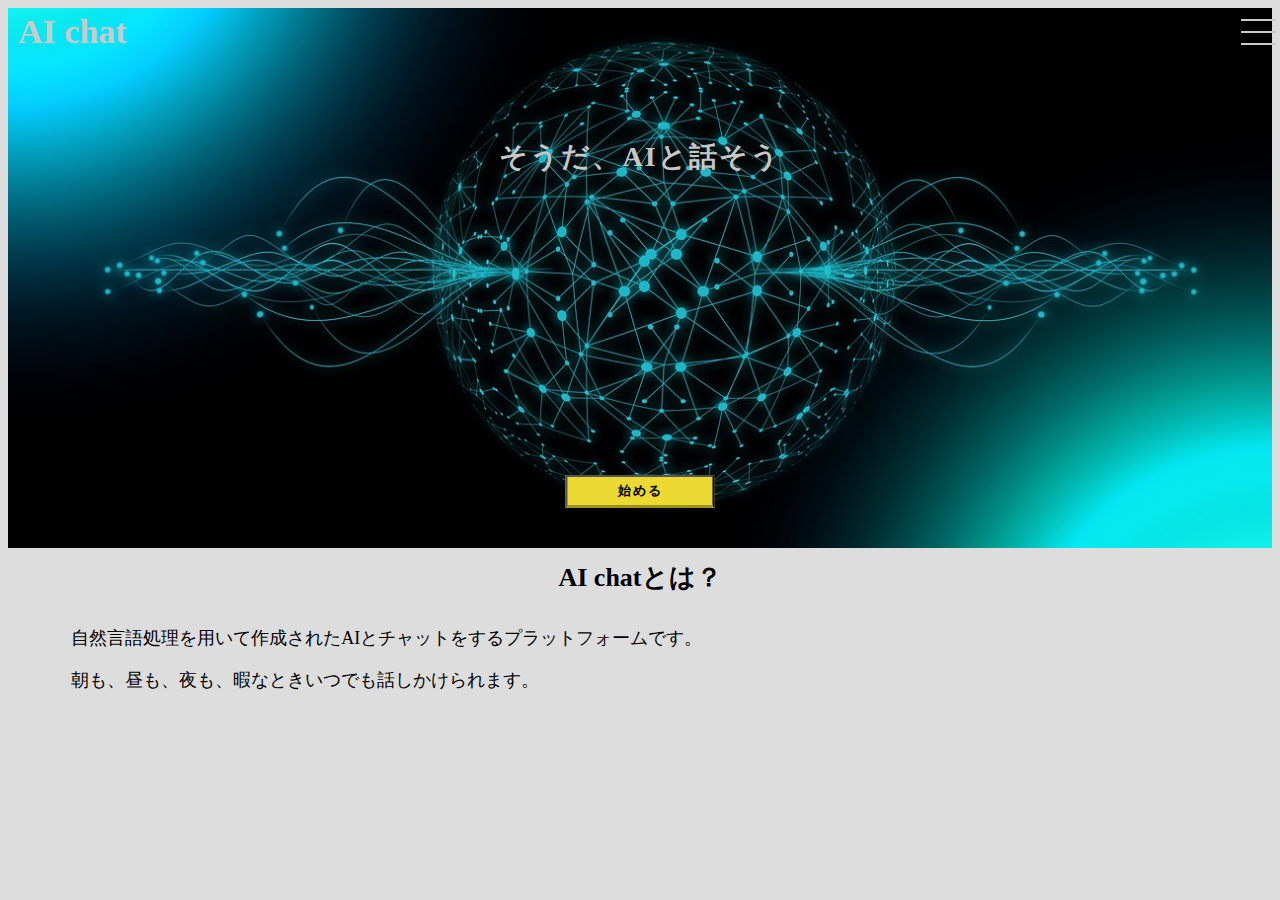
==== index.html @ 97aeace5 "2021/03/29/1" ====
<!DOCTYPE html>
<html lang="ja">
<head>
    <meta charset="UTF-8">
    <meta http-equiv="X-UA-Compatible" content="IE=edge">
    <meta name="viewport" content="width=device-width, initial-scale=1.0">
    <link rel="stylesheet" href="https://stackpath.bootstrapcdn.com/bootstrap/4.2.1/css/bootstrap.min.css" integrity="sha384-GJzZqFGwb1QTTN6wy59ffF1BuGJpLSa9DkKMp0DgiMDm4iYMj70gZWKYbI706tWS" crossorigin="anonymous">
    <link rel="stylesheet" href="./styles/style.css">
    <title>Document</title>
</head>
<body>
    <div class="global-content">
        <div class="header-inner">
            <h1>AI chat</h1>
            <button class="drawer-menu-icon-burger">
                <span></span>
                <span></span>
                <span></span>
            </button>
        </div>

        <div class="mv">
            <img src="./styles/img/mv.jpg" alt="">
            <h2>そうだ、AIと話そう</h2>
            <button class="btn">始める</button>
        </div>

        <div class="about">
            <h3 class="text-title">AI chatとは？</h3>
            <p class="text">自然言語処理を用いて作成されたAIとチャットをするプラットフォームです。</p>
            <p class="text">朝も、昼も、夜も、暇なときいつでも話しかけられます。</p>
        </div>
    </div>
</body>
</html>
---- styles/style.css ----
.drawer-menu-icon-burger {
  background-color: transparent;
  border: none;
  outline: none !important;
  cursor: pointer;
}

.drawer-menu-icon-burger > span {
  margin-top: 10px;
  width: 35px;
  height: 2px;
  display: block;
  background-color: #cacaca;
  -webkit-transition: -webkit-transform 0.7s;
  transition: -webkit-transform 0.7s;
  transition: transform 0.7s;
  transition: transform 0.7s, -webkit-transform 0.7s;
}

.drawer-menu-icon-burger > span:first-child {
  margin: 0;
}

.drawer-menu-icon-burger-open .drawer-meny-icon-burger > span:nth-child(1) {
  -webkit-transform: translateY(12px) rotate(-135deg);
          transform: translateY(12px) rotate(-135deg);
}

.drawer-menu-icon-burger-open .drawer-meny-icon-burger > span:nth-child(2) {
  -webkit-transform: scale(0);
          transform: scale(0);
}

.drawer-menu-icon-burger-open .drawer-meny-icon-burger > span:nth-child(3) {
  -webkit-transform: translateY(-12px) rotate(135deg);
          transform: translateY(-12px) rotate(135deg);
}

.btn {
  border-bottom: solid 3px #9e911a;
  padding: 5px 50px;
  background-color: #ecd932;
  letter-spacing: 2px;
  font-weight: bold;
}

body {
  background-color: #dddddd;
}

body h1,
body h2,
body h3 {
  margin: 0;
}

.content-width, .global-content .about {
  margin: 0 auto;
  width: 90%;
}

.global-content {
  position: relative;
}

.global-content .header-inner {
  padding: 5px 10px;
  width: 100%;
  position: fixed;
  display: -webkit-box;
  display: -ms-flexbox;
  display: flex;
  -webkit-box-pack: justify;
      -ms-flex-pack: justify;
          justify-content: space-between;
  position: absolute;
  background-color: transparent;
}

.global-content .header-inner > h1 {
  color: #cacaca;
  font-size: 34px;
}

.global-content .mv {
  position: relative;
  width: 100%;
  height: 60vh;
}

.global-content .mv > img {
  position: absolute;
  top: 0;
  left: 0;
  width: 100%;
  height: 100%;
  -o-object-fit: cover;
     object-fit: cover;
  -o-object-position: 53%;
     object-position: 53%;
  z-index: -100;
}

.global-content .mv > h2 {
  width: 100%;
  text-align: center;
  position: absolute;
  top: 130px;
  left: 0;
  font-size: 28px;
  letter-spacing: 2px;
  font-weight: bold;
  color: #cacaca;
  opacity: 0.99;
}

.global-content .mv > button {
  position: absolute;
  bottom: 40px;
  left: 50%;
  -webkit-transform: translateX(-50%);
          transform: translateX(-50%);
  z-index: 0;
}

.global-content .text-title {
  line-height: 60px;
  text-align: center;
  font-size: 26px;
  font-weight: bold;
}

.global-content .text {
  font-size: 18px;
}
/*# sourceMappingURL=style.css.map */
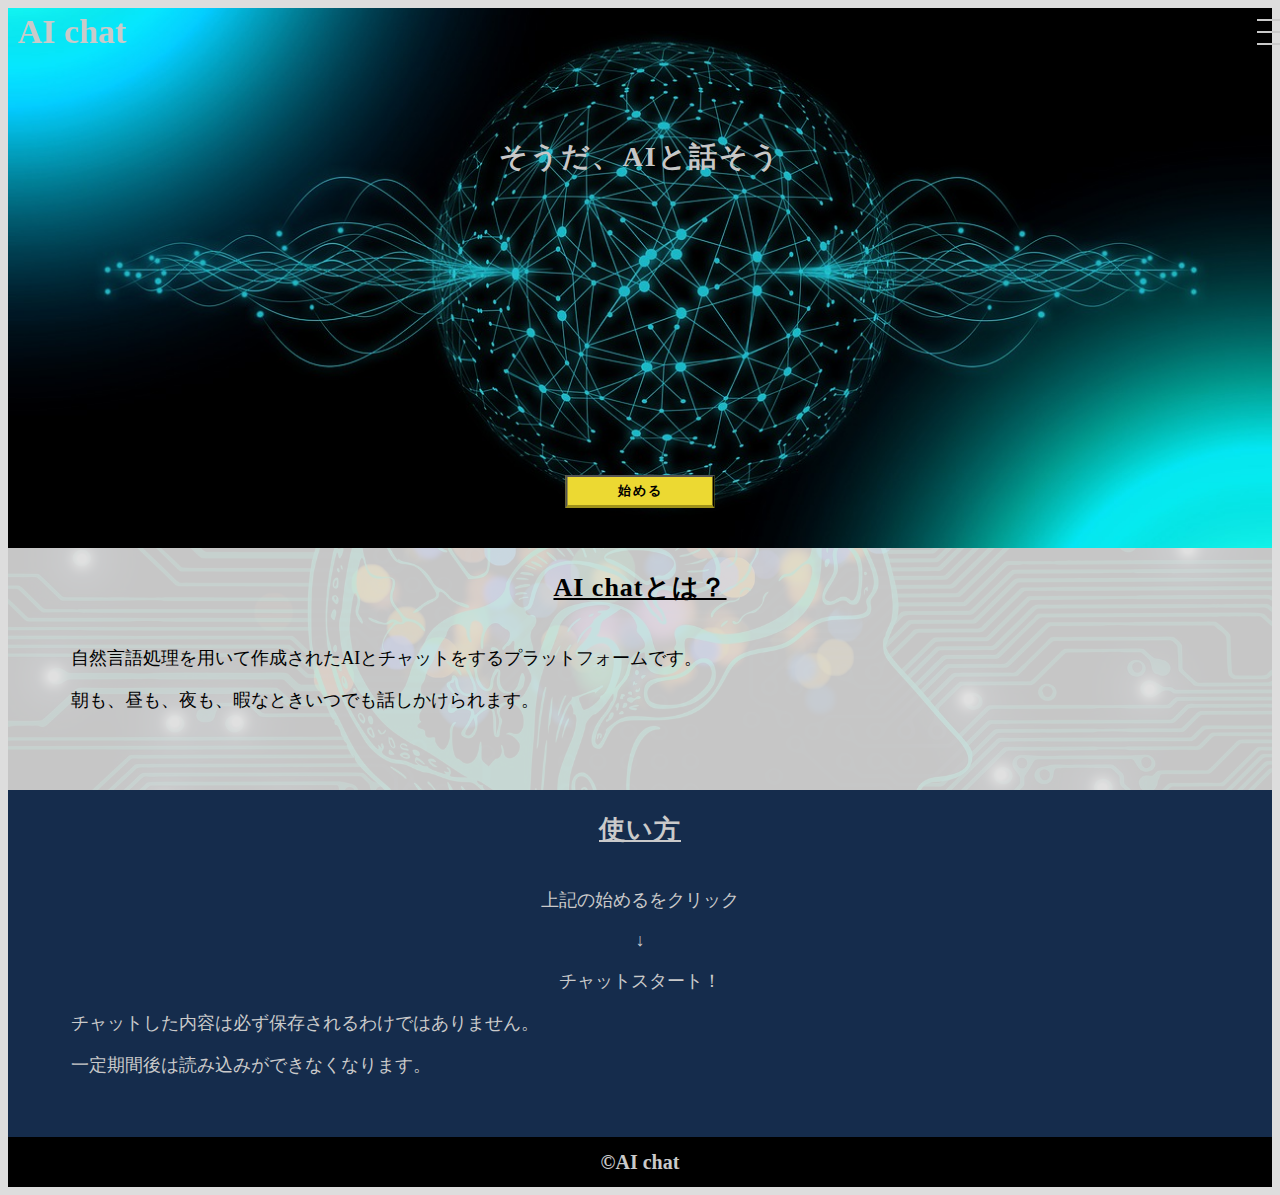
==== commit 9e87af94: "2021/03/29/2" ====
--- a/index.html
+++ b/index.html
@@ -10,6 +10,14 @@
 </head>
 <body>
     <div class="global-content">
+        <div class="mobile-menu">
+            <div class="mobile-menu__inner">
+                <h4><a href="#about-id">AI chatとは？</a></h4>
+                <h4><a href="#use-id">使い方</a></h4>
+                <h4><a href="#">トークを開始</a></h4>
+            </div>
+        </div>
+
         <div class="header-inner">
             <h1>AI chat</h1>
             <button class="drawer-menu-icon-burger">
@@ -25,11 +33,32 @@
             <button class="btn">始める</button>
         </div>
 
-        <div class="about">
-            <h3 class="text-title">AI chatとは？</h3>
-            <p class="text">自然言語処理を用いて作成されたAIとチャットをするプラットフォームです。</p>
-            <p class="text">朝も、昼も、夜も、暇なときいつでも話しかけられます。</p>
+        
+        <div class="about" id="about-id">
+            <img src="./styles/img/back.jpg" alt="">
+            <div class="about__inner">
+                <h3 class="text-title">AI chatとは？</h3>
+                <p class="text">自然言語処理を用いて作成されたAIとチャットをするプラットフォームです。</p>
+                <p class="text">朝も、昼も、夜も、暇なときいつでも話しかけられます。</p>
+            </div>
+        </div>
+
+        <div class="use" id="use-id">
+            <div class="use__inner">
+                <h3 class="text-title">使い方</h3>
+                <p class="text content-center">上記の始めるをクリック</p>
+                <p class="text content-center">↓</p>
+                <p class="text content-center">チャットスタート！</p>
+                <p class="text">チャットした内容は必ず保存されるわけではありません。</p>
+                <p class="text">一定期間後は読み込みができなくなります。</p>
+            </div>
+        </div>
+
+        <div class="footer">
+            <h3>&copy;AI chat</h3>
         </div>
     </div>
+
+    <script src="./script/index.js"></script>
 </body>
 </html>--- a/styles/style.css
+++ b/styles/style.css
@@ -21,17 +21,17 @@
   margin: 0;
 }
 
-.drawer-menu-icon-burger-open .drawer-meny-icon-burger > span:nth-child(1) {
+.drawer-menu-icon-burger-open .drawer-menu-icon-burger > span:nth-child(1) {
   -webkit-transform: translateY(12px) rotate(-135deg);
           transform: translateY(12px) rotate(-135deg);
 }
 
-.drawer-menu-icon-burger-open .drawer-meny-icon-burger > span:nth-child(2) {
+.drawer-menu-icon-burger-open .drawer-menu-icon-burger > span:nth-child(2) {
   -webkit-transform: scale(0);
           transform: scale(0);
 }
 
-.drawer-menu-icon-burger-open .drawer-meny-icon-burger > span:nth-child(3) {
+.drawer-menu-icon-burger-open .drawer-menu-icon-burger > span:nth-child(3) {
   -webkit-transform: translateY(-12px) rotate(135deg);
           transform: translateY(-12px) rotate(135deg);
 }
@@ -54,13 +54,54 @@
   margin: 0;
 }
 
-.content-width, .global-content .about {
+body a {
+  text-decoration: none;
+  color: #cacaca;
+}
+
+.content-width, .global-content .about__inner, .global-content .use__inner {
   margin: 0 auto;
   width: 90%;
 }
 
+.content-center {
+  text-align: center;
+}
+
+.padding-b, .global-content .about__inner, .global-content .use {
+  padding-bottom: 60px;
+}
+
 .global-content {
   position: relative;
+}
+
+.global-content .mobile-menu {
+  position: fixed;
+  top: 0;
+  right: 0;
+  width: 40%;
+  height: 100%;
+  background-color: #353f69;
+  z-index: 50;
+  -webkit-transform: translateX(100%);
+          transform: translateX(100%);
+  -webkit-transition: all 0.6s;
+  transition: all 0.6s;
+}
+
+.global-content .mobile-menu__inner {
+  margin-top: 150px;
+}
+
+.global-content .mobile-menu__inner > h4 {
+  margin-bottom: 50px;
+  width: 100%;
+  text-align: center;
+  font-size: 18px;
+  color: #cacaca;
+  line-height: 38px;
+  border-bottom: solid 1px #afafaf;
 }
 
 .global-content .header-inner {
@@ -73,8 +114,8 @@
   -webkit-box-pack: justify;
       -ms-flex-pack: justify;
           justify-content: space-between;
-  position: absolute;
   background-color: transparent;
+  z-index: 100;
 }
 
 .global-content .header-inner > h1 {
@@ -124,13 +165,57 @@
 }
 
 .global-content .text-title {
-  line-height: 60px;
+  line-height: 80px;
   text-align: center;
   font-size: 26px;
   font-weight: bold;
+  text-decoration: underline;
+  letter-spacing: 1px;
 }
 
 .global-content .text {
   font-size: 18px;
 }
+
+.global-content .about {
+  position: relative;
+}
+
+.global-content .about > img {
+  position: absolute;
+  width: 100%;
+  height: 100%;
+  z-index: -100;
+  -o-object-fit: cover;
+     object-fit: cover;
+  opacity: 0.1;
+}
+
+.global-content .use {
+  background-color: #152c4c;
+}
+
+.global-content .use__inner {
+  color: #cacaca;
+}
+
+.global-content .use__inner > p:last-child {
+  margin: 0;
+}
+
+.global-content .footer {
+  background-color: black;
+  color: #cacaca;
+}
+
+.global-content .footer > h3 {
+  font-size: 20px;
+  text-align: center;
+  line-height: 50px;
+}
+
+.drawer-menu-icon-burger-open .mobile-menu {
+  -webkit-transform: none;
+          transform: none;
+}
 /*# sourceMappingURL=style.css.map */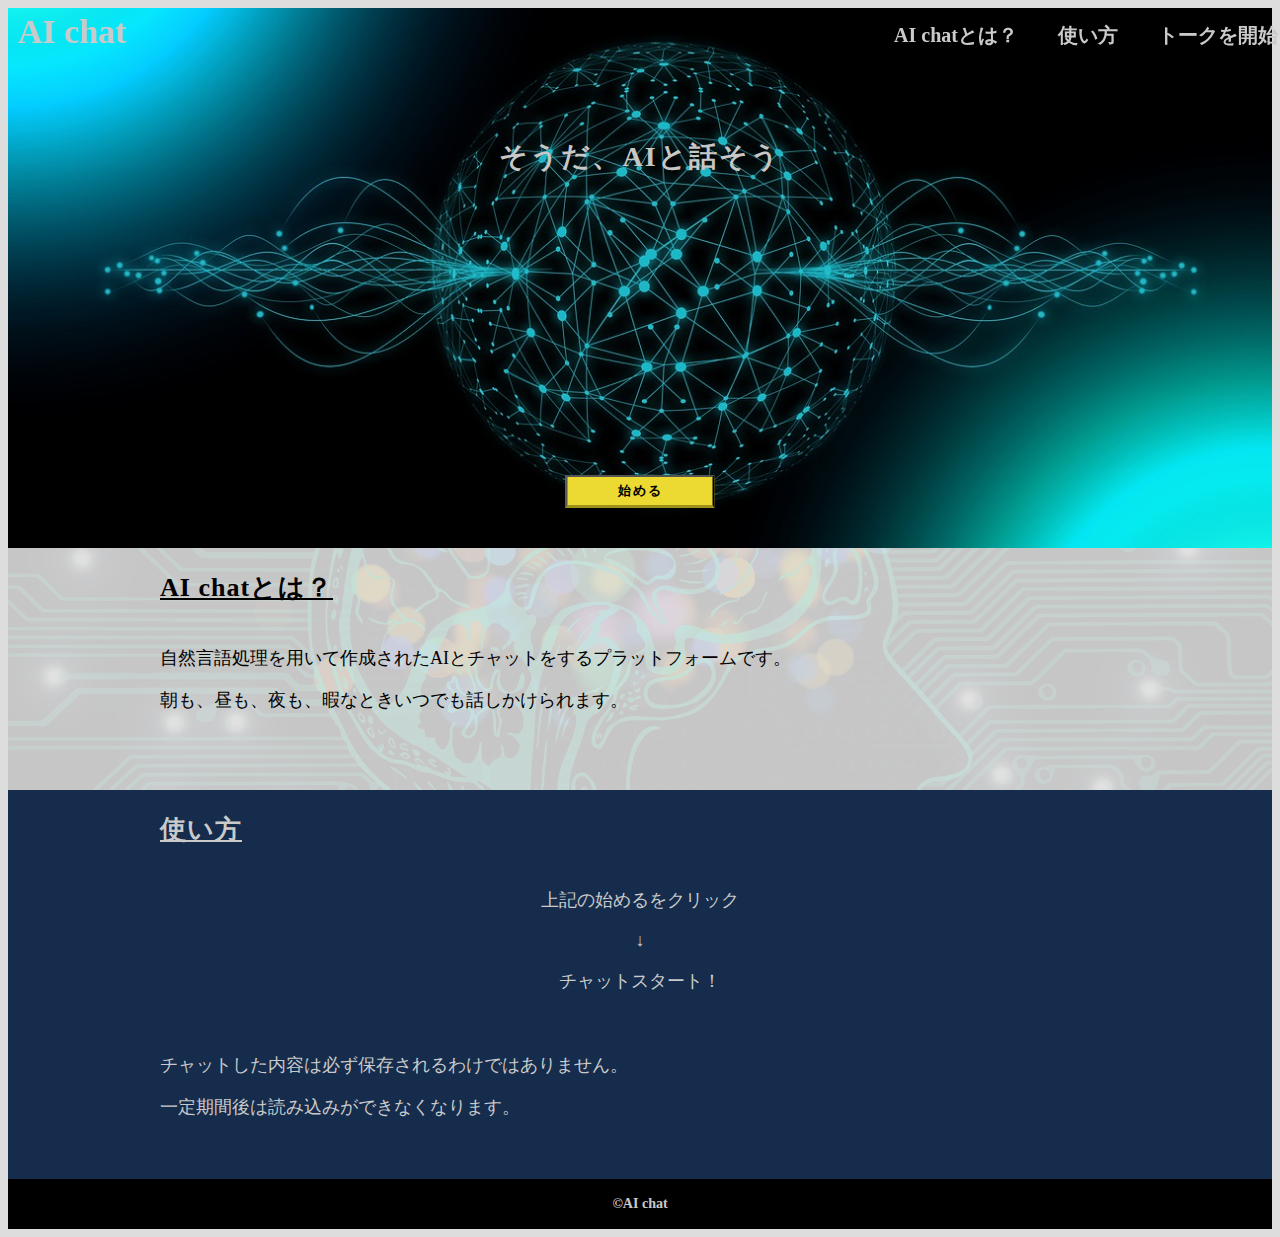
==== commit 3fa9b7b0: "2021/03/30/3" ====
--- a/index.html
+++ b/index.html
@@ -4,9 +4,11 @@
     <meta charset="UTF-8">
     <meta http-equiv="X-UA-Compatible" content="IE=edge">
     <meta name="viewport" content="width=device-width, initial-scale=1.0">
+    <link rel="icon" type="image/png" href="./styles/img/icon.png">
+    <link rel="apple-touch-icon" sizes="180x180" href="./styles/img/icon.png">
     <link rel="stylesheet" href="https://stackpath.bootstrapcdn.com/bootstrap/4.2.1/css/bootstrap.min.css" integrity="sha384-GJzZqFGwb1QTTN6wy59ffF1BuGJpLSa9DkKMp0DgiMDm4iYMj70gZWKYbI706tWS" crossorigin="anonymous">
     <link rel="stylesheet" href="./styles/style.css">
-    <title>Document</title>
+    <title>AI chat</title>
 </head>
 <body>
     <div class="global-content">
@@ -20,6 +22,13 @@
 
         <div class="header-inner">
             <h1>AI chat</h1>
+
+            <div class="pc-menu">
+                <h4><a href="#about-id">AI chatとは？</a></h4>
+                <h4><a href="#use-id">使い方</a></h4>
+                <h4><a href="#">トークを開始</a></h4>
+            </div>
+
             <button class="drawer-menu-icon-burger">
                 <span></span>
                 <span></span>
@@ -49,6 +58,7 @@
                 <p class="text content-center">上記の始めるをクリック</p>
                 <p class="text content-center">↓</p>
                 <p class="text content-center">チャットスタート！</p>
+                <div class="margin-M"></div>
                 <p class="text">チャットした内容は必ず保存されるわけではありません。</p>
                 <p class="text">一定期間後は読み込みができなくなります。</p>
             </div>
--- a/styles/style.css
+++ b/styles/style.css
@@ -70,6 +70,10 @@
 
 .padding-b, .global-content .about__inner, .global-content .use {
   padding-bottom: 60px;
+}
+
+.margin-M {
+  margin: 60px;
 }
 
 .global-content {
@@ -123,6 +127,10 @@
   font-size: 34px;
 }
 
+.global-content .header-inner .pc-menu {
+  display: none;
+}
+
 .global-content .mv {
   position: relative;
   width: 100%;
@@ -209,7 +217,7 @@
 }
 
 .global-content .footer > h3 {
-  font-size: 20px;
+  font-size: 14px;
   text-align: center;
   line-height: 50px;
 }
@@ -218,4 +226,39 @@
   -webkit-transform: none;
           transform: none;
 }
+
+@media (min-width: 860px) {
+  .global-content .text-title {
+    text-align: left;
+  }
+  .global-content .drawer-menu-icon-burger {
+    display: none;
+  }
+  .global-content .header-inner .pc-menu {
+    display: -webkit-box;
+    display: -ms-flexbox;
+    display: flex;
+  }
+  .global-content .header-inner .pc-menu > h4 {
+    margin: 0;
+    padding: 0 20px;
+  }
+  .global-content .header-inner .pc-menu > h4 > a {
+    font-size: 20px;
+    line-height: 44px;
+    -webkit-transition: color 0.4s;
+    transition: color 0.4s;
+  }
+  .global-content .header-inner .pc-menu > h4 > a:hover {
+    color: white;
+    text-decoration: none;
+    border-bottom: solid 1px #ad96f1;
+  }
+  .global-content .about__inner {
+    max-width: 960px;
+  }
+  .global-content .use__inner {
+    max-width: 960px;
+  }
+}
 /*# sourceMappingURL=style.css.map */